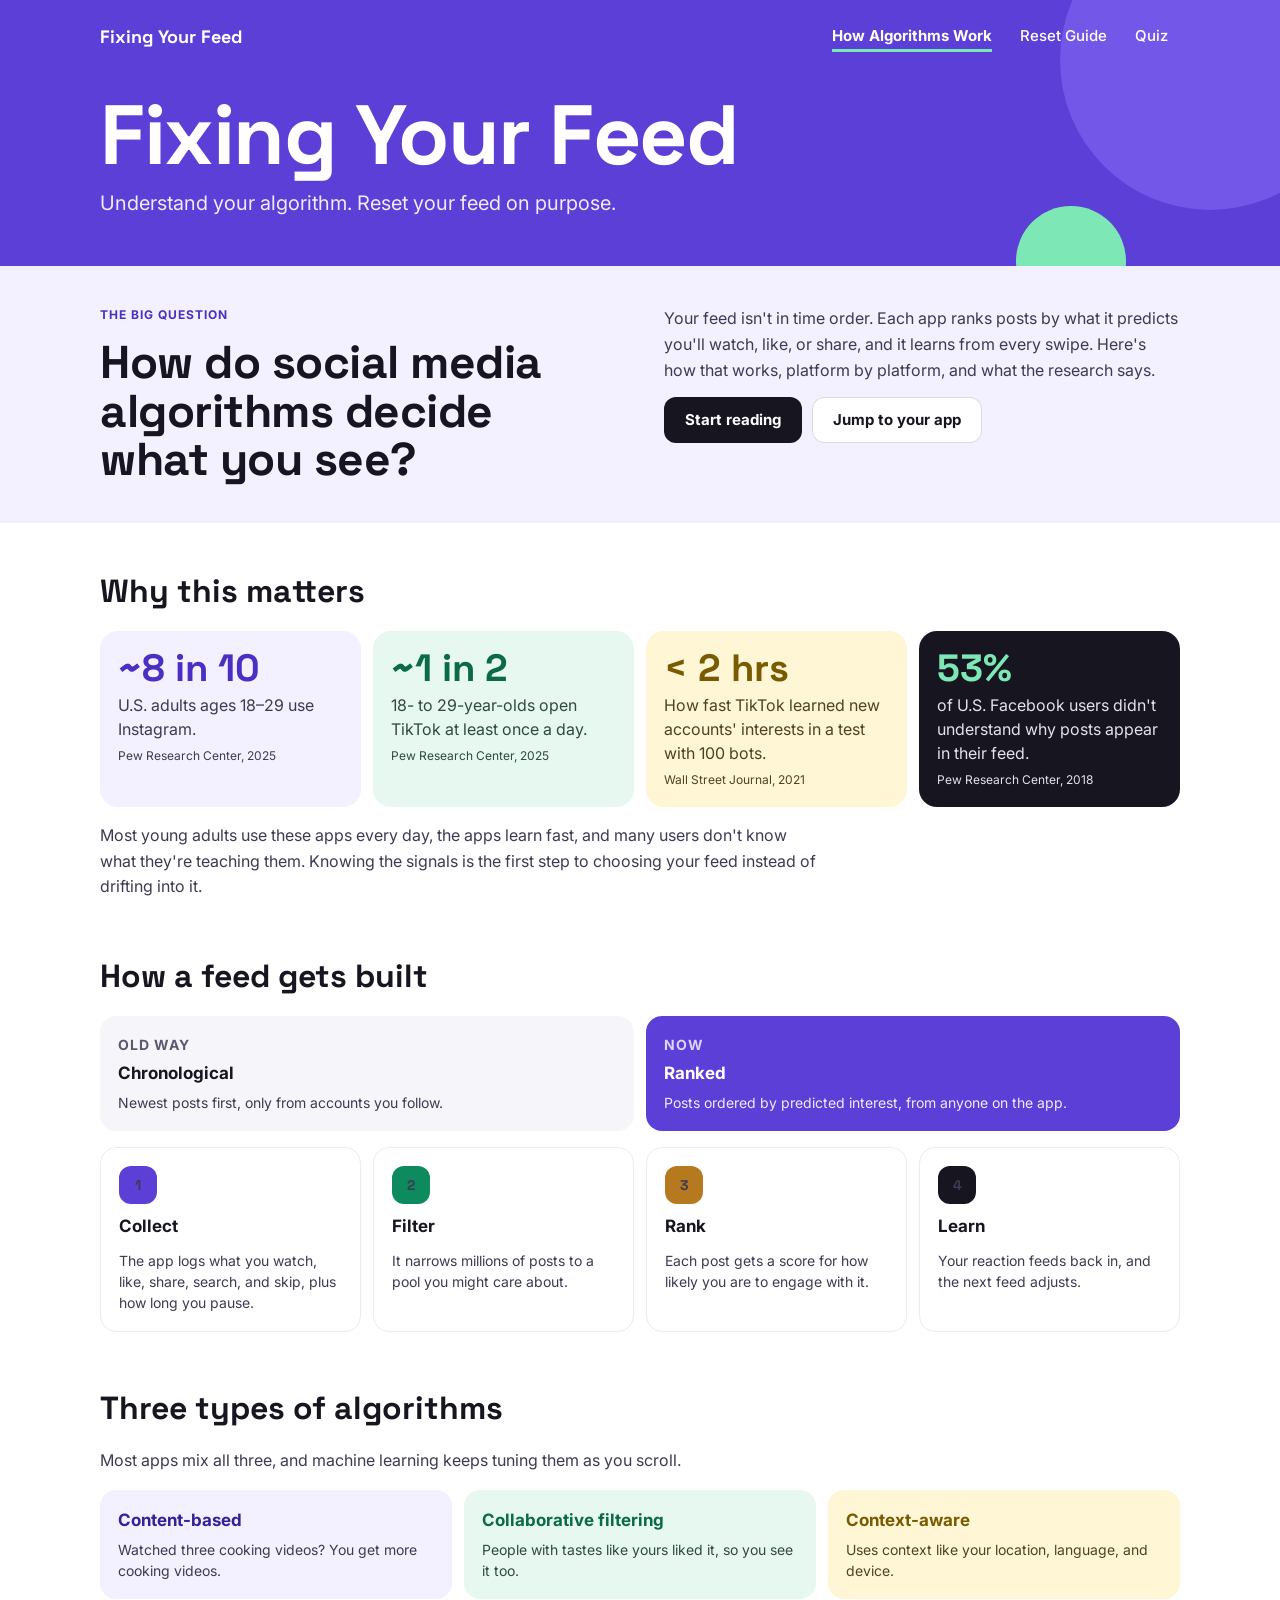
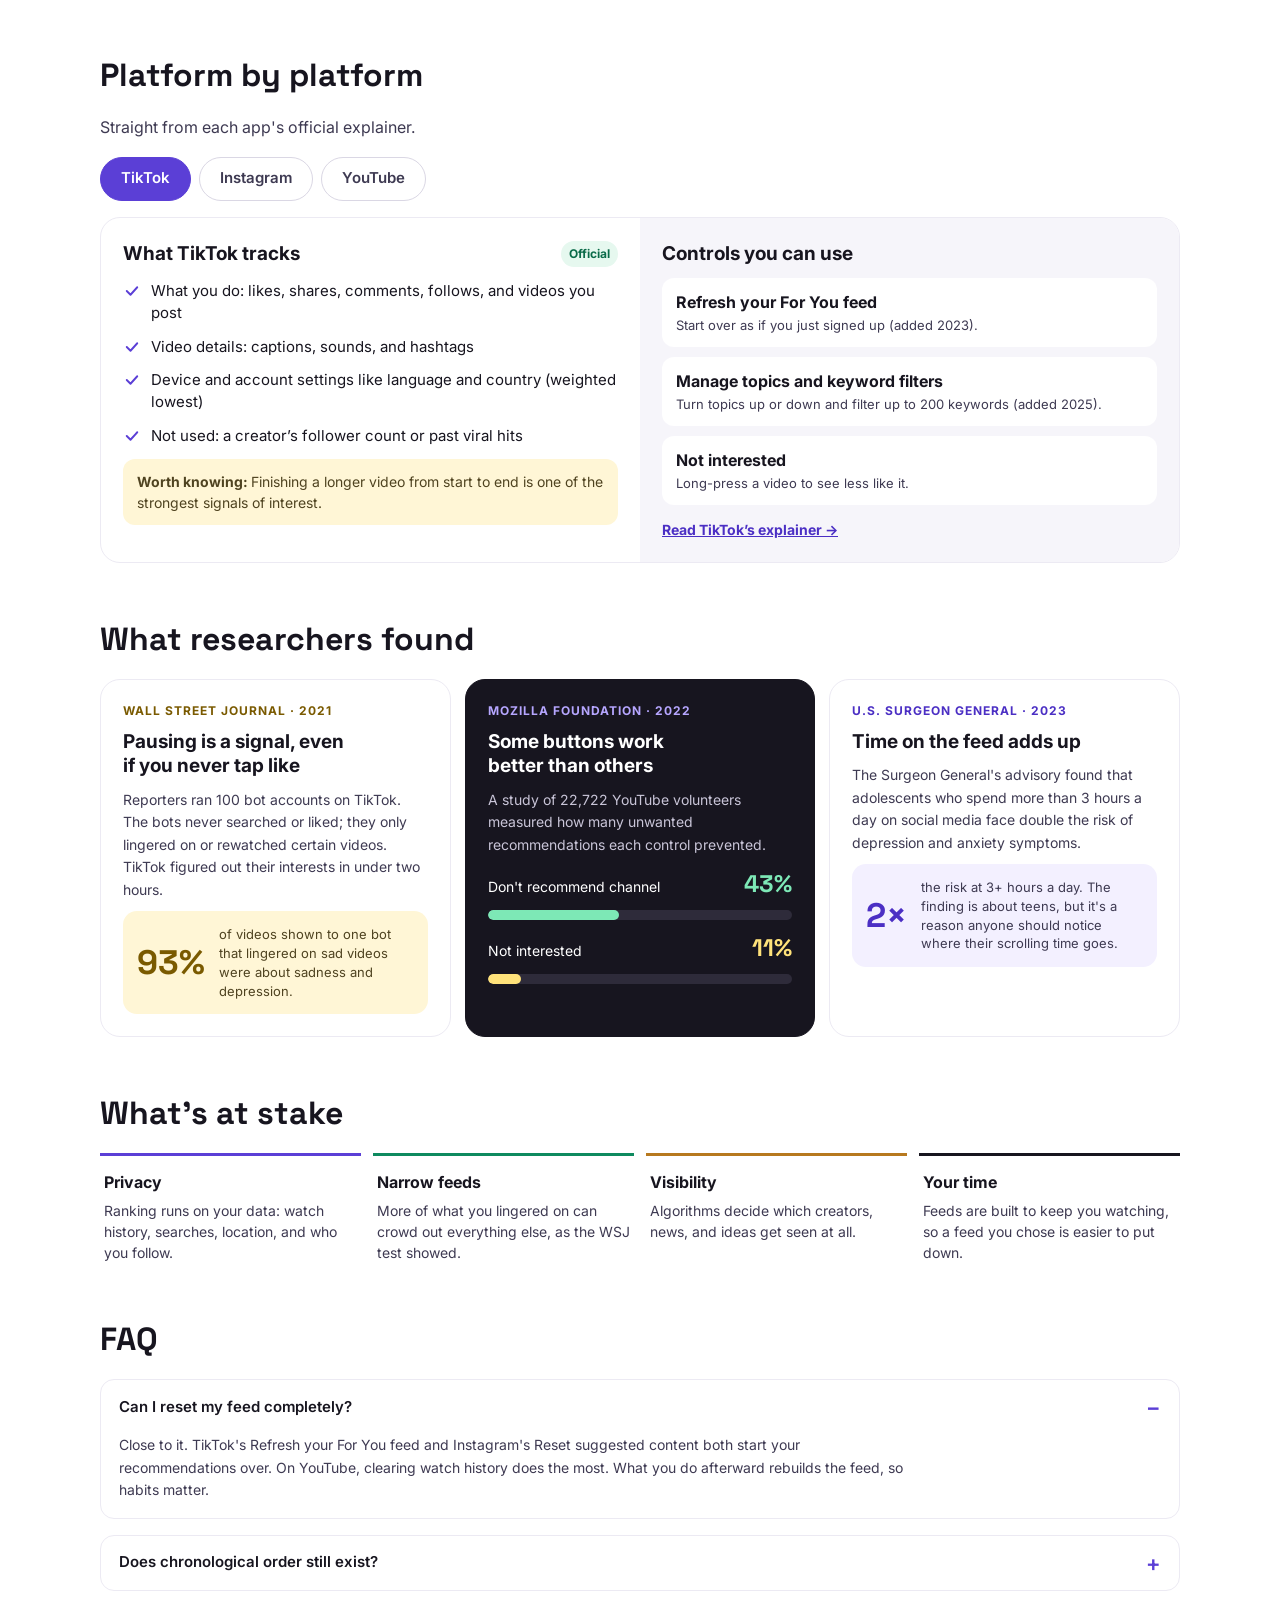
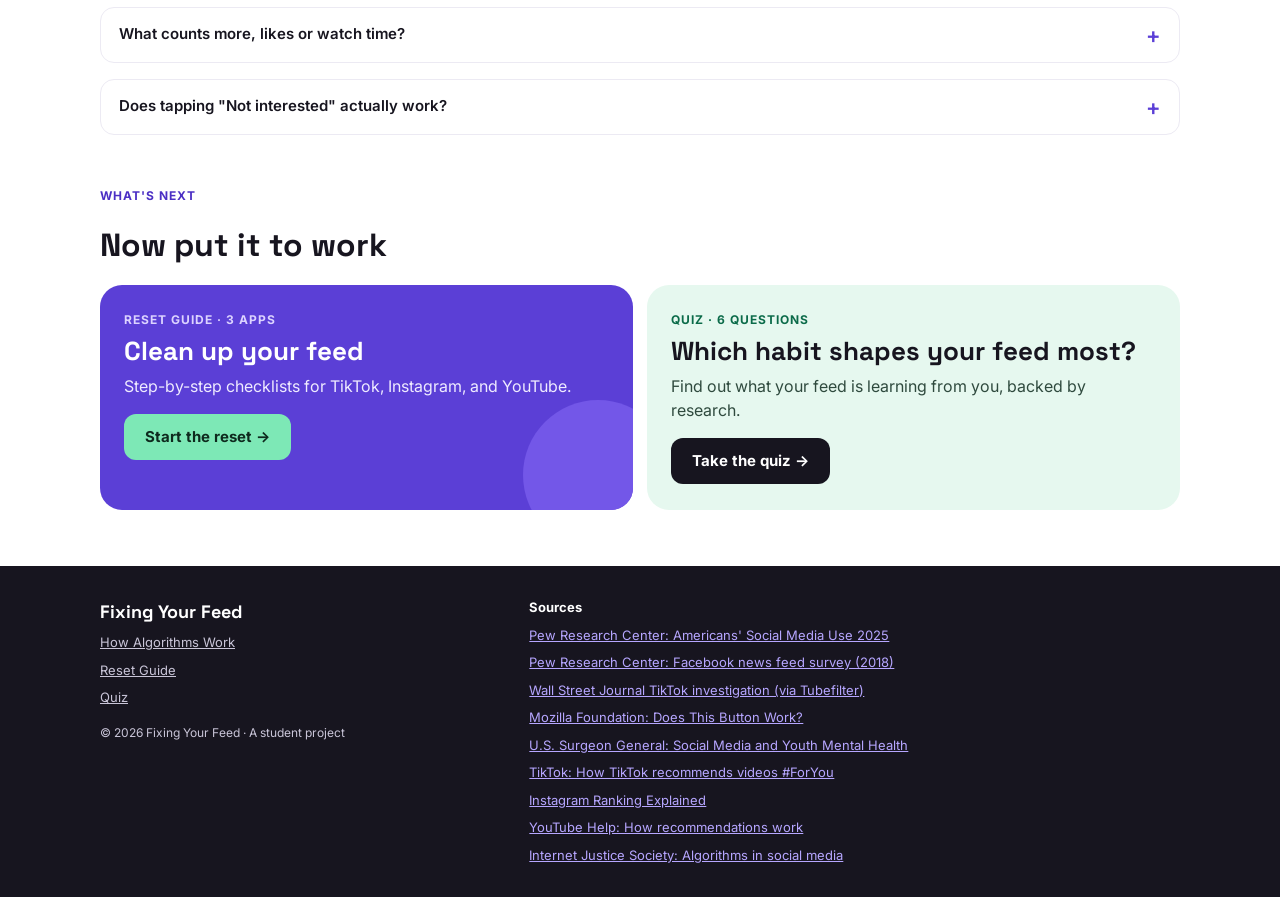
==== index.html @ 5915aae5 "Add files via upload" ====
<!doctype html>
<html lang="en">
<head>
<meta charset="utf-8">
<meta name="viewport" content="width=device-width, initial-scale=1, viewport-fit=cover">
<title>Fixing Your Feed</title>
<meta name="claude:viewport-fit-sides" content="cover">
<meta name="description" content="Learn how TikTok, Instagram, and YouTube algorithms decide what you see, then reset your feed on purpose.">
<link rel="preconnect" href="https://fonts.googleapis.com">
<link rel="preconnect" href="https://fonts.gstatic.com" crossorigin>
<link rel="stylesheet" href="https://fonts.googleapis.com/css2?family=Space+Grotesk:wght@500;700&family=Inter:wght@400;500;600;700&display=swap">
<link rel="stylesheet" href="styles.css">
</head>
<body>

<header class="site-header">
  <div class="wrap topbar">
    <a class="brand" href="index.html">Fixing Your Feed</a>
    <nav class="nav" aria-label="Main">
      <a href="index.html" aria-current="page">How Algorithms Work</a>
      <a href="reset.html">Reset Guide</a>
      <a href="quiz.html">Quiz</a>
    </nav>
  </div>
  <div class="wrap hero">
    <h1>Fixing Your Feed</h1>
    <p>Understand your algorithm. Reset your feed on purpose.</p>
  </div>
</header>

<main>
  <section class="band">
    <div class="wrap question">
      <div>
        <span class="eyebrow">The big question</span>
        <h2>How do social media algorithms decide what you see?</h2>
      </div>
      <div>
        <p class="lede">Your feed isn't in time order. Each app ranks posts by what it predicts you'll watch, like, or share, and it learns from every swipe. Here's how that works, platform by platform, and what the research says.</p>
        <div class="row">
          <a class="btn btn-dark" href="#how">Start reading</a>
          <a class="btn btn-light" href="#platforms">Jump to your app</a>
        </div>
      </div>
    </div>
  </section>

  <section class="wrap section" aria-labelledby="why">
    <h2 id="why">Why this matters</h2>
    <div class="grid">
      <div class="stat t-violet"><strong>~8 in 10</strong><span>U.S. adults ages 18–29 use Instagram.</span><span class="src">Pew Research Center, 2025</span></div>
      <div class="stat t-mint"><strong>~1 in 2</strong><span>18- to 29-year-olds open TikTok at least once a day.</span><span class="src">Pew Research Center, 2025</span></div>
      <div class="stat t-sun"><strong>&lt; 2 hrs</strong><span>How fast TikTok learned new accounts' interests in a test with 100 bots.</span><span class="src">Wall Street Journal, 2021</span></div>
      <div class="stat t-night"><strong>53%</strong><span>of U.S. Facebook users didn't understand why posts appear in their feed.</span><span class="src">Pew Research Center, 2018</span></div>
    </div>
    <p class="lede">Most young adults use these apps every day, the apps learn fast, and many users don't know what they're teaching them. Knowing the signals is the first step to choosing your feed instead of drifting into it.</p>
  </section>

  <section class="wrap section" id="how" aria-labelledby="how-h">
    <h2 id="how-h">How a feed gets built</h2>
    <div class="grid">
      <div class="tile" style="background: var(--soft)"><span class="eyebrow" style="color: var(--ink-3)">Old way</span><b>Chronological</b><span style="color: var(--ink-2)">Newest posts first, only from accounts you follow.</span></div>
      <div class="tile compare-new"><span class="eyebrow" style="color: #DCD3FF">Now</span><b>Ranked</b><span>Posts ordered by predicted interest, from anyone on the app.</span></div>
    </div>
    <ol class="grid steps">
      <li><span class="num" style="background: var(--violet)">1</span><b>Collect</b><span>The app logs what you watch, like, share, search, and skip, plus how long you pause.</span></li>
      <li><span class="num" style="background: #0E8A5F">2</span><b>Filter</b><span>It narrows millions of posts to a pool you might care about.</span></li>
      <li><span class="num" style="background: #B7791F">3</span><b>Rank</b><span>Each post gets a score for how likely you are to engage with it.</span></li>
      <li><span class="num" style="background: var(--ink)">4</span><b>Learn</b><span>Your reaction feeds back in, and the next feed adjusts.</span></li>
    </ol>
  </section>

  <section class="wrap section" aria-labelledby="types">
    <h2 id="types">Three types of algorithms</h2>
    <p class="lede">Most apps mix all three, and machine learning keeps tuning them as you scroll.</p>
    <div class="grid">
      <div class="tile t-violet"><b style="color: #36209A">Content-based</b><span>Watched three cooking videos? You get more cooking videos.</span></div>
      <div class="tile t-mint"><b style="color: var(--mint-ink)">Collaborative filtering</b><span>People with tastes like yours liked it, so you see it too.</span></div>
      <div class="tile t-sun"><b style="color: var(--sun-ink)">Context-aware</b><span>Uses context like your location, language, and device.</span></div>
    </div>
  </section>

  <section class="wrap section" id="platforms" aria-labelledby="plat-h">
    <h2 id="plat-h">Platform by platform</h2>
    <p class="lede">Straight from each app's official explainer.</p>
    <div class="tabs" role="tablist" aria-label="Choose a platform">
      <button class="tab" role="tab" id="tab-tiktok" data-platform="tiktok" aria-selected="true" aria-controls="platform-panel">TikTok</button>
      <button class="tab" role="tab" id="tab-instagram" data-platform="instagram" aria-selected="false" aria-controls="platform-panel">Instagram</button>
      <button class="tab" role="tab" id="tab-youtube" data-platform="youtube" aria-selected="false" aria-controls="platform-panel">YouTube</button>
    </div>
    <div class="platform" id="platform-panel" role="tabpanel" aria-labelledby="tab-tiktok"></div>
  </section>

  <section class="wrap section" aria-labelledby="res-h">
    <h2 id="res-h">What researchers found</h2>
    <div class="grid wide">
      <article class="card">
        <span class="eyebrow" style="color: var(--sun-ink)">Wall Street Journal · 2021</span>
        <h3>Pausing is a signal, even if you never tap like</h3>
        <p>Reporters ran 100 bot accounts on TikTok. The bots never searched or liked; they only lingered on or rewatched certain videos. TikTok figured out their interests in under two hours.</p>
        <div class="callout t-sun"><strong>93%</strong><span>of videos shown to one bot that lingered on sad videos were about sadness and depression.</span></div>
      </article>
      <article class="card dark">
        <span class="eyebrow" style="color: var(--link-dark)">Mozilla Foundation · 2022</span>
        <h3>Some buttons work better than others</h3>
        <p>A study of 22,722 YouTube volunteers measured how many unwanted recommendations each control prevented.</p>
        <div class="bar-row"><div class="lab"><span>Don't recommend channel</span><strong style="color: var(--mint)">43%</strong></div><div class="bar"><i style="width: 43%; background: var(--mint)"></i></div></div>
        <div class="bar-row"><div class="lab"><span>Not interested</span><strong style="color: #FFE27A">11%</strong></div><div class="bar"><i style="width: 11%; background: #FFE27A"></i></div></div>
      </article>
      <article class="card">
        <span class="eyebrow" style="color: var(--violet-ink)">U.S. Surgeon General · 2023</span>
        <h3>Time on the feed adds up</h3>
        <p>The Surgeon General's advisory found that adolescents who spend more than 3 hours a day on social media face double the risk of depression and anxiety symptoms.</p>
        <div class="callout t-violet"><strong>2×</strong><span>the risk at 3+ hours a day. The finding is about teens, but it's a reason anyone should notice where their scrolling time goes.</span></div>
      </article>
    </div>
  </section>

  <section class="wrap section" aria-labelledby="stake-h">
    <h2 id="stake-h">What's at stake</h2>
    <div class="grid">
      <div class="stake"><b>Privacy</b><span>Ranking runs on your data: watch history, searches, location, and who you follow.</span></div>
      <div class="stake" style="border-color: #0E8A5F"><b>Narrow feeds</b><span>More of what you lingered on can crowd out everything else, as the WSJ test showed.</span></div>
      <div class="stake" style="border-color: #B7791F"><b>Visibility</b><span>Algorithms decide which creators, news, and ideas get seen at all.</span></div>
      <div class="stake" style="border-color: var(--ink)"><b>Your time</b><span>Feeds are built to keep you watching, so a feed you chose is easier to put down.</span></div>
    </div>
  </section>

  <section class="wrap section faq" aria-labelledby="faq-h">
    <h2 id="faq-h">FAQ</h2>
    <details open><summary>Can I reset my feed completely?</summary><p>Close to it. TikTok's Refresh your For You feed and Instagram's Reset suggested content both start your recommendations over. On YouTube, clearing watch history does the most. What you do afterward rebuilds the feed, so habits matter.</p></details>
    <details><summary>Does chronological order still exist?</summary><p>Sometimes. Instagram lets you switch Feed to only Following or Favorites, shown newest first.</p></details>
    <details><summary>What counts more, likes or watch time?</summary><p>Watch time is a big one. TikTok says finishing a longer video is a strong interest signal, and the WSJ's bots shaped their feeds without liking anything.</p></details>
    <details><summary>Does tapping "Not interested" actually work?</summary><p>A little. Mozilla found it stopped only 11% of unwanted YouTube recommendations, while Don't recommend channel stopped 43%. Blocking a source beats flagging single posts.</p></details>
  </section>

  <section class="wrap section" aria-labelledby="next-h">
    <span class="eyebrow" style="color: var(--violet-ink)">What's next</span>
    <h2 id="next-h">Now put it to work</h2>
    <div class="grid wide">
      <a class="next violet" href="reset.html">
        <span class="eyebrow">Reset guide · 3 apps</span>
        <strong class="title">Clean up your feed</strong>
        <span>Step-by-step checklists for TikTok, Instagram, and YouTube.</span>
        <span class="btn btn-mint">Start the reset →</span>
      </a>
      <a class="next mint" href="quiz.html">
        <span class="eyebrow">Quiz · 6 questions</span>
        <strong class="title">Which habit shapes your feed most?</strong>
        <span>Find out what your feed is learning from you, backed by research.</span>
        <span class="btn btn-dark">Take the quiz →</span>
      </a>
    </div>
  </section>
</main>

<footer class="site-footer">
  <div class="wrap">
    <div class="col">
      <b class="fbrand">Fixing Your Feed</b>
      <a href="index.html">How Algorithms Work</a>
      <a href="reset.html">Reset Guide</a>
      <a href="quiz.html">Quiz</a>
      <span style="margin-top: 8px; font-size: 12px">© 2026 Fixing Your Feed · A student project</span>
    </div>
    <div class="col">
      <b>Sources</b>
      <a class="src" href="https://www.pewresearch.org/internet/2025/11/20/americans-social-media-use-2025/">Pew Research Center: Americans' Social Media Use 2025</a>
      <a class="src" href="https://www.pewresearch.org/short-reads/2018/09/05/many-facebook-users-dont-understand-how-the-sites-news-feed-works/">Pew Research Center: Facebook news feed survey (2018)</a>
      <a class="src" href="https://tubefilter.com/2021/07/21/tiktok-recommendation-algorithm-wall-street-journal-guillaume-chaslot/">Wall Street Journal TikTok investigation (via Tubefilter)</a>
      <a class="src" href="https://www.mozillafoundation.org/blog/mozilla-investigation-youtubes-dislike-button-other-user-controls-largely-fail-to-stop-unwanted-recommendations/">Mozilla Foundation: Does This Button Work?</a>
      <a class="src" href="https://www.hhs.gov/surgeongeneral/reports-and-publications/youth-mental-health/social-media">U.S. Surgeon General: Social Media and Youth Mental Health</a>
      <a class="src" href="https://newsroom.tiktok.com/en-us/how-tiktok-recommends-videos-for-you/">TikTok: How TikTok recommends videos #ForYou</a>
      <a class="src" href="https://about.instagram.com/blog/announcements/instagram-ranking-explained">Instagram Ranking Explained</a>
      <a class="src" href="https://support.google.com/youtube/answer/16089387">YouTube Help: How recommendations work</a>
      <a class="src" href="https://www.internetjustsociety.org/algorithms-in-social-media-platforms">Internet Justice Society: Algorithms in social media</a>
    </div>
  </div>
</footer>

<script src="app.js"></script>
</body>
</html>
---- styles.css ----
/* Fixing Your Feed: violet hero bands, white reading area, mint/yellow evidence tiles. Single light theme by choice. */
:root {
  --violet: #5B3FD6;
  --violet-2: #7357E8;
  --violet-ink: #4B2FC4;
  --violet-tint: #F3F0FF;
  --violet-line: #CFC6F5;
  --mint: #7DE8B6;
  --mint-tint: #E6F8EF;
  --mint-ink: #0B6B49;
  --mint-body: #2F4A3E;
  --sun-tint: #FFF6D6;
  --sun-ink: #7A5A00;
  --sun-body: #4F4320;
  --ink: #17151F;
  --ink-2: #3E3A52;
  --ink-3: #5C5870;
  --line: #ECEAF3;
  --line-2: #DAD7E4;
  --soft: #F6F5FA;
  --white: #FFFFFF;
  --night-2: #2E2B3A;
  --on-dark: #E4E2EC;
  --on-dark-2: #C9C5D8;
  --link-dark: #B6A6FF;
  --display: 'Space Grotesk', 'Arial Narrow', Arial, sans-serif;
  --body: Inter, system-ui, -apple-system, 'Segoe UI', Arial, sans-serif;
  color-scheme: light;
}
* { box-sizing: border-box; }
[hidden] { display: none !important; }
img { max-width: 100%; }
html { scroll-behavior: smooth; }
@media (prefers-reduced-motion: reduce) { html { scroll-behavior: auto; } }
body { margin: 0; background: var(--white); color: var(--ink); font-family: var(--body); font-size: 16px; line-height: 1.5; display: flex; flex-direction: column; min-height: 100vh; }
a { color: var(--violet-ink); }
a:hover { color: #36209A; }
:focus-visible { outline: 3px solid var(--mint); outline-offset: 2px; border-radius: 6px; }
h1, h2, h3 { font-family: var(--display); text-wrap: balance; margin: 0; }
p { margin: 0; }

.wrap { max-width: 1120px; width: 100%; margin: 0 auto; padding-left: max(20px, env(safe-area-inset-left, 0px)); padding-right: max(20px, env(safe-area-inset-right, 0px)); }

/* Header */
.site-header { background: var(--violet); color: var(--white); position: relative; overflow: hidden; }
.site-header::before, .site-header::after { content: ""; position: absolute; border-radius: 50%; pointer-events: none; }
.site-header::before { right: -80px; top: -90px; width: 300px; height: 300px; background: var(--violet-2); }
.site-header::after { right: 12%; bottom: -50px; width: 110px; height: 110px; background: var(--mint); }
.topbar { position: relative; z-index: 1; display: flex; flex-wrap: wrap; justify-content: space-between; align-items: center; gap: 4px 24px; padding-block: 14px 0; }
.brand { color: var(--white); text-decoration: none; font-family: var(--display); font-weight: 700; font-size: 18px; min-height: 44px; display: flex; align-items: center; }
.brand:hover { color: var(--white); }
.nav { display: flex; flex-wrap: wrap; gap: 4px; margin-left: -12px; }
.nav a { display: flex; align-items: center; min-height: 44px; padding: 0 12px; color: var(--white); font-weight: 500; font-size: 15px; text-decoration: none; }
.nav a:hover { color: var(--white); text-decoration: underline; text-underline-offset: 8px; }
.nav a[aria-current="page"] { font-weight: 700; text-decoration: underline; text-decoration-color: var(--mint); text-decoration-thickness: 3px; text-underline-offset: 8px; }
.hero { position: relative; z-index: 1; display: flex; flex-direction: column; gap: 12px; padding-block: 36px 48px; }
.hero h1 { font-size: clamp(40px, 7.5vw, 84px); line-height: 0.98; letter-spacing: -1.5px; max-width: 820px; }
.hero.small h1 { font-size: clamp(34px, 5.6vw, 60px); letter-spacing: -1px; }
.hero p { font-size: clamp(16px, 2vw, 20px); color: #EFEBFF; max-width: 600px; }
.eyebrow { font-size: 12px; font-weight: 700; letter-spacing: 1px; text-transform: uppercase; }
.hero .eyebrow { color: #DCD3FF; }

/* Sections */
main { display: flex; flex-direction: column; }
.section { padding-block: 44px 8px; display: flex; flex-direction: column; gap: 16px; }
.section:last-child { padding-bottom: 56px; }
.section h2 { font-size: clamp(24px, 3vw, 32px); }
.lede { font-size: 16px; line-height: 1.6; color: var(--ink-2); max-width: 720px; }
.band { background: var(--violet-tint); }
.question { display: flex; flex-wrap: wrap; gap: 20px 48px; align-items: flex-start; padding-block: 40px; }
.question > * { flex: 1 1 360px; min-width: 0; display: flex; flex-direction: column; gap: 14px; }
.question h2 { font-size: clamp(30px, 4.4vw, 46px); line-height: 1.05; letter-spacing: -0.5px; }
.question .eyebrow { color: var(--violet-ink); }

.grid { display: grid; gap: 12px; grid-template-columns: repeat(auto-fit, minmax(min(100%, 240px), 1fr)); }
.grid.wide { grid-template-columns: repeat(auto-fit, minmax(min(100%, 300px), 1fr)); gap: 14px; }

.btn { display: inline-flex; align-items: center; justify-content: center; min-height: 46px; padding: 0 20px; border-radius: 12px; font: inherit; font-size: 15px; font-weight: 700; text-decoration: none; cursor: pointer; border: 1px solid transparent; }
.btn-dark { background: var(--ink); color: var(--white); }
.btn-dark:hover { color: var(--white); background: #2B2838; }
.btn-light { background: var(--white); color: var(--ink); border-color: var(--line-2); }
.btn-mint { background: var(--mint); color: #0E2A1E; }
.row { display: flex; flex-wrap: wrap; gap: 10px; }

/* Stat tiles */
.stat { border-radius: 18px; padding: 18px; display: flex; flex-direction: column; gap: 6px; }
.stat strong { font-family: var(--display); font-size: 38px; line-height: 1; }
.stat .src { font-size: 12px; }
.t-violet { background: var(--violet-tint); color: var(--ink-2); }
.t-violet strong { color: var(--violet-ink); }
.t-mint { background: var(--mint-tint); color: var(--mint-body); }
.t-mint strong { color: var(--mint-ink); }
.t-sun { background: var(--sun-tint); color: var(--sun-body); }
.t-sun strong { color: var(--sun-ink); }
.t-night { background: var(--ink); color: var(--on-dark); }
.t-night strong { color: var(--mint); }

/* Cards */
.card { border: 1px solid var(--line); border-radius: 20px; padding: 22px; display: flex; flex-direction: column; gap: 10px; min-width: 0; }
.card h3 { font-family: var(--body); font-size: 19px; line-height: 1.3; }
.card p { font-size: 14px; line-height: 1.6; color: var(--ink-2); }
.card.dark { background: var(--ink); border-color: var(--ink); color: var(--white); }
.card.dark p { color: var(--on-dark-2); }
.callout { border-radius: 14px; padding: 14px; display: flex; gap: 14px; align-items: center; font-size: 13px; line-height: 1.45; }
.callout strong { font-family: var(--display); font-size: 34px; line-height: 1; flex-shrink: 0; }
.tile { border-radius: 16px; padding: 18px; display: flex; flex-direction: column; gap: 6px; }
.tile b { font-size: 17px; }
.tile span { font-size: 14px; line-height: 1.5; }

.compare-new { background: var(--violet); color: var(--white); }
.compare-new span { color: #EFEBFF; }
.steps { list-style: none; margin: 0; padding: 0; }
.steps li { border: 1px solid var(--line); border-radius: 16px; padding: 18px; display: flex; flex-direction: column; gap: 10px; }
.num { width: 38px; height: 38px; border-radius: 12px; display: flex; align-items: center; justify-content: center; color: var(--white); font-family: var(--display); font-weight: 700; }
.steps b { font-size: 17px; }
.steps span { font-size: 14px; line-height: 1.5; color: var(--ink-2); }

.stake { border-top: 3px solid var(--violet); padding: 14px 4px 0; display: flex; flex-direction: column; gap: 6px; }
.stake span { font-size: 14px; color: var(--ink-2); line-height: 1.5; }

/* Bars */
.bar { height: 10px; background: var(--night-2); border-radius: 5px; overflow: hidden; }
.bar > i { display: block; height: 100%; border-radius: 5px; }
.bar.light { background: var(--violet-tint); height: 12px; border-radius: 6px; }
.bar-row { display: flex; flex-direction: column; gap: 8px; }
.bar-row .lab { display: flex; justify-content: space-between; align-items: baseline; gap: 10px; font-size: 14px; }
.bar-row .lab strong { font-family: var(--display); font-size: 24px; }

/* Tabs */
.tabs { display: flex; flex-wrap: wrap; gap: 8px; }
.tab { min-height: 44px; padding: 0 20px; border-radius: 999px; font: inherit; font-size: 15px; font-weight: 600; cursor: pointer; border: 1px solid var(--line-2); background: var(--white); color: var(--ink-2); }
.tab[aria-selected="true"] { border-color: var(--violet); background: var(--violet); color: var(--white); }
.platform { border: 1px solid var(--line); border-radius: 20px; overflow: hidden; display: flex; flex-wrap: wrap; }
.platform > div { flex: 1 1 340px; min-width: 0; padding: 22px; display: flex; flex-direction: column; gap: 12px; }
.platform .controls { background: var(--soft); gap: 10px; }
.platform h3 { font-family: var(--body); font-size: 19px; }
.official { font-size: 12px; font-weight: 700; color: var(--mint-ink); background: var(--mint-tint); padding: 4px 8px; border-radius: 999px; }
.check { display: flex; gap: 10px; align-items: flex-start; font-size: 15px; line-height: 1.45; }
.check svg { flex-shrink: 0; margin-top: 2px; }
.note { background: var(--sun-tint); border-radius: 12px; padding: 12px 14px; font-size: 14px; line-height: 1.5; color: var(--sun-body); }
.ctrl { background: var(--white); border-radius: 12px; padding: 12px 14px; display: flex; flex-direction: column; gap: 2px; }
.ctrl span { font-size: 13px; color: var(--ink-2); line-height: 1.45; }

/* FAQ */
.faq details { border: 1px solid var(--line); border-radius: 14px; }
.faq summary { list-style: none; cursor: pointer; min-height: 54px; display: flex; justify-content: space-between; align-items: center; gap: 10px; padding: 12px 18px; font-weight: 600; font-size: 15px; }
.faq summary::-webkit-details-marker { display: none; }
.faq summary::after { content: "+"; font-size: 22px; color: var(--violet); line-height: 1; }
.faq details[open] summary::after { content: "\2212"; }
.faq details p { padding: 0 18px 16px; font-size: 14px; line-height: 1.6; color: var(--ink-2); max-width: 820px; }

/* Next cards */
.next { position: relative; overflow: hidden; text-decoration: none; border-radius: 22px; padding: 26px 24px; display: flex; flex-direction: column; gap: 8px; }
.next strong.title { font-family: var(--display); font-size: 26px; line-height: 1.15; }
.next .btn { margin-top: 8px; align-self: flex-start; }
.next.violet { background: var(--violet); color: var(--white); }
.next.violet:hover { color: var(--white); }
.next.violet::after { content: ""; position: absolute; right: -40px; bottom: -40px; width: 150px; height: 150px; border-radius: 50%; background: var(--violet-2); }
.next.violet > * { position: relative; z-index: 1; }
.next.violet .eyebrow { color: #DCD3FF; }
.next.violet span { color: #EFEBFF; }
.next.mint { background: var(--mint-tint); color: var(--ink); }
.next.mint:hover { color: var(--ink); }
.next.mint .eyebrow { color: var(--mint-ink); }
.next.mint span { color: var(--mint-body); }
.next span.btn-dark { color: var(--white); }
.next span.btn-mint { color: #0E2A1E; }

/* Reset guide */
.app-tabs { display: grid; grid-template-columns: repeat(3, minmax(0, 1fr)); gap: 8px; max-width: 560px; }
.app-tab { min-height: 58px; padding: 8px 10px; border-radius: 14px; font: inherit; font-size: 15px; font-weight: 700; cursor: pointer; display: flex; flex-direction: column; align-items: center; justify-content: center; gap: 2px; border: 1px solid var(--line-2); background: var(--white); color: var(--ink-2); }
.app-tab small { font-size: 12px; font-weight: 500; opacity: 0.85; }
.app-tab[aria-selected="true"] { border-color: var(--violet); background: var(--violet); color: var(--white); }
.guide { display: flex; flex-wrap: wrap; gap: 24px; align-items: flex-start; }
.guide aside { flex: 1 1 280px; min-width: 0; display: flex; flex-direction: column; gap: 14px; }
.progress { background: var(--violet-tint); border-radius: 20px; padding: 22px; display: flex; flex-direction: column; gap: 12px; }
.progress h2 { font-size: 22px; }
.progress .bar.light { background: var(--white); }
.progress .bar.light > i { background: var(--violet); transition: width 0.25s; }
.done-msg { background: var(--mint-tint); border-radius: 12px; padding: 12px; font-size: 14px; line-height: 1.45; color: var(--mint-ink); }
.small { font-size: 12px; color: var(--ink-3); line-height: 1.45; }
.checklist { flex: 3 1 480px; min-width: 0; list-style: none; margin: 0; padding: 0; display: flex; flex-direction: column; gap: 12px; }
.item { border: 1px solid var(--line); background: var(--white); border-radius: 18px; padding: 18px; display: flex; flex-direction: column; gap: 12px; }
.item.is-done { border-color: #BDEBD3; background: #F4FBF7; }
.item label { display: flex; gap: 14px; align-items: flex-start; cursor: pointer; }
.item input { width: 24px; height: 24px; margin: 2px 0 0; flex-shrink: 0; accent-color: var(--violet); }
.item .head { display: flex; flex-wrap: wrap; align-items: center; gap: 8px; }
.item .head b { font-size: 17px; line-height: 1.35; }
.item.is-done .head b { color: var(--ink-3); text-decoration: line-through; }
.item .how { font-size: 14px; line-height: 1.5; color: var(--ink-2); }
.badge { font-size: 11px; font-weight: 700; letter-spacing: 0.5px; color: var(--sun-ink); background: var(--sun-tint); padding: 3px 8px; border-radius: 999px; }
.why { margin-left: 38px; background: var(--soft); border-radius: 12px; padding: 10px 12px; font-size: 13px; line-height: 1.5; color: var(--ink-2); }
.why cite { font-style: normal; color: var(--violet-ink); font-weight: 600; }
@media (max-width: 480px) { .why { margin-left: 0; } }

/* Quiz */
.quiz-box { max-width: 760px; width: 100%; margin: 0 auto; display: flex; flex-direction: column; gap: 18px; }
.quiz-meta { display: flex; justify-content: space-between; gap: 10px; font-size: 14px; color: var(--ink-2); }
.quiz-meta b { color: var(--violet-ink); font-weight: 600; }
.bar.light > i.violet { background: var(--violet); }
fieldset.q { border: 1px solid var(--line); border-radius: 22px; padding: 26px; margin: 0; display: flex; flex-direction: column; gap: 12px; min-width: 0; }
fieldset.q legend { float: left; width: 100%; padding: 0; margin-bottom: 8px; font-family: var(--display); font-size: clamp(22px, 3vw, 28px); line-height: 1.2; }
.opt { min-height: 56px; width: 100%; display: flex; align-items: center; padding: 12px 18px; border-radius: 14px; font: inherit; font-size: 16px; font-weight: 700; text-align: left; cursor: pointer; border: 1px solid var(--line-2); background: var(--white); color: var(--ink); }
.opt:hover { border-color: var(--violet); }
.opt[aria-pressed="true"] { border: 2px solid var(--violet); background: var(--violet-tint); }
.split { display: flex; flex-wrap: wrap; gap: 20px; align-items: stretch; }
.split > * { min-width: 0; }
.intro-main { flex: 2 1 360px; background: var(--violet-tint); border-radius: 22px; padding: 28px; display: flex; flex-direction: column; gap: 14px; }
.intro-main h2 { font-size: 26px; line-height: 1.15; }
.intro-side { flex: 1 1 260px; }
.top-card { flex: 3 1 420px; background: var(--ink); color: var(--white); border-radius: 24px; padding: 28px; display: flex; flex-direction: column; gap: 12px; }
.top-card .eyebrow { color: var(--mint); }
.top-card h2 { font-size: clamp(28px, 4vw, 40px); line-height: 1.05; }
.top-card p { color: var(--on-dark); font-size: 15px; line-height: 1.6; }
.top-card .ev { background: var(--night-2); border-radius: 14px; padding: 14px; font-size: 14px; line-height: 1.55; color: var(--on-dark); }
.top-card .ev b { color: #FFE27A; }
.top-card .ev cite { font-style: normal; color: var(--link-dark); }
.fix-card { flex: 2 1 280px; background: var(--mint-tint); border-radius: 24px; padding: 28px; display: flex; flex-direction: column; gap: 12px; }
.fix-card .eyebrow { color: var(--mint-ink); }
.fix-card h3 { font-size: 22px; line-height: 1.2; }
.fix-card p { font-size: 14px; line-height: 1.6; color: var(--mint-body); }
.fix-card .btn { margin-top: auto; align-self: flex-start; }
.ranked { display: flex; flex-direction: column; gap: 16px; }
.rank-row { display: flex; flex-direction: column; gap: 6px; }
.rank-row .lab { display: flex; justify-content: space-between; gap: 10px; font-size: 15px; font-weight: 600; }
.rank-row .lvl { font-size: 13px; font-weight: 700; white-space: nowrap; }
.rank-row p { font-size: 13px; line-height: 1.5; color: var(--ink-2); }
.rank-row cite { font-style: normal; color: var(--violet-ink); font-weight: 600; }
.lvl-high { color: var(--violet-ink); } .lvl-med { color: var(--mint-ink); } .lvl-low { color: var(--ink-3); }

/* Footer */
.site-footer { flex-grow: 1; background: var(--ink); color: var(--on-dark-2); font-size: 13px; }
.site-footer .wrap { display: flex; flex-wrap: wrap; gap: 28px 64px; padding-block: 32px; }
.site-footer .col { display: flex; flex-direction: column; gap: 8px; min-width: 0; }
.site-footer .col:first-child { flex: 1 1 200px; }
.site-footer .col:last-child { flex: 2 1 320px; }
.site-footer b { color: var(--white); }
.site-footer .fbrand { font-family: var(--display); font-size: 18px; }
.site-footer a { color: var(--on-dark-2); }
.site-footer a.src { color: var(--link-dark); }
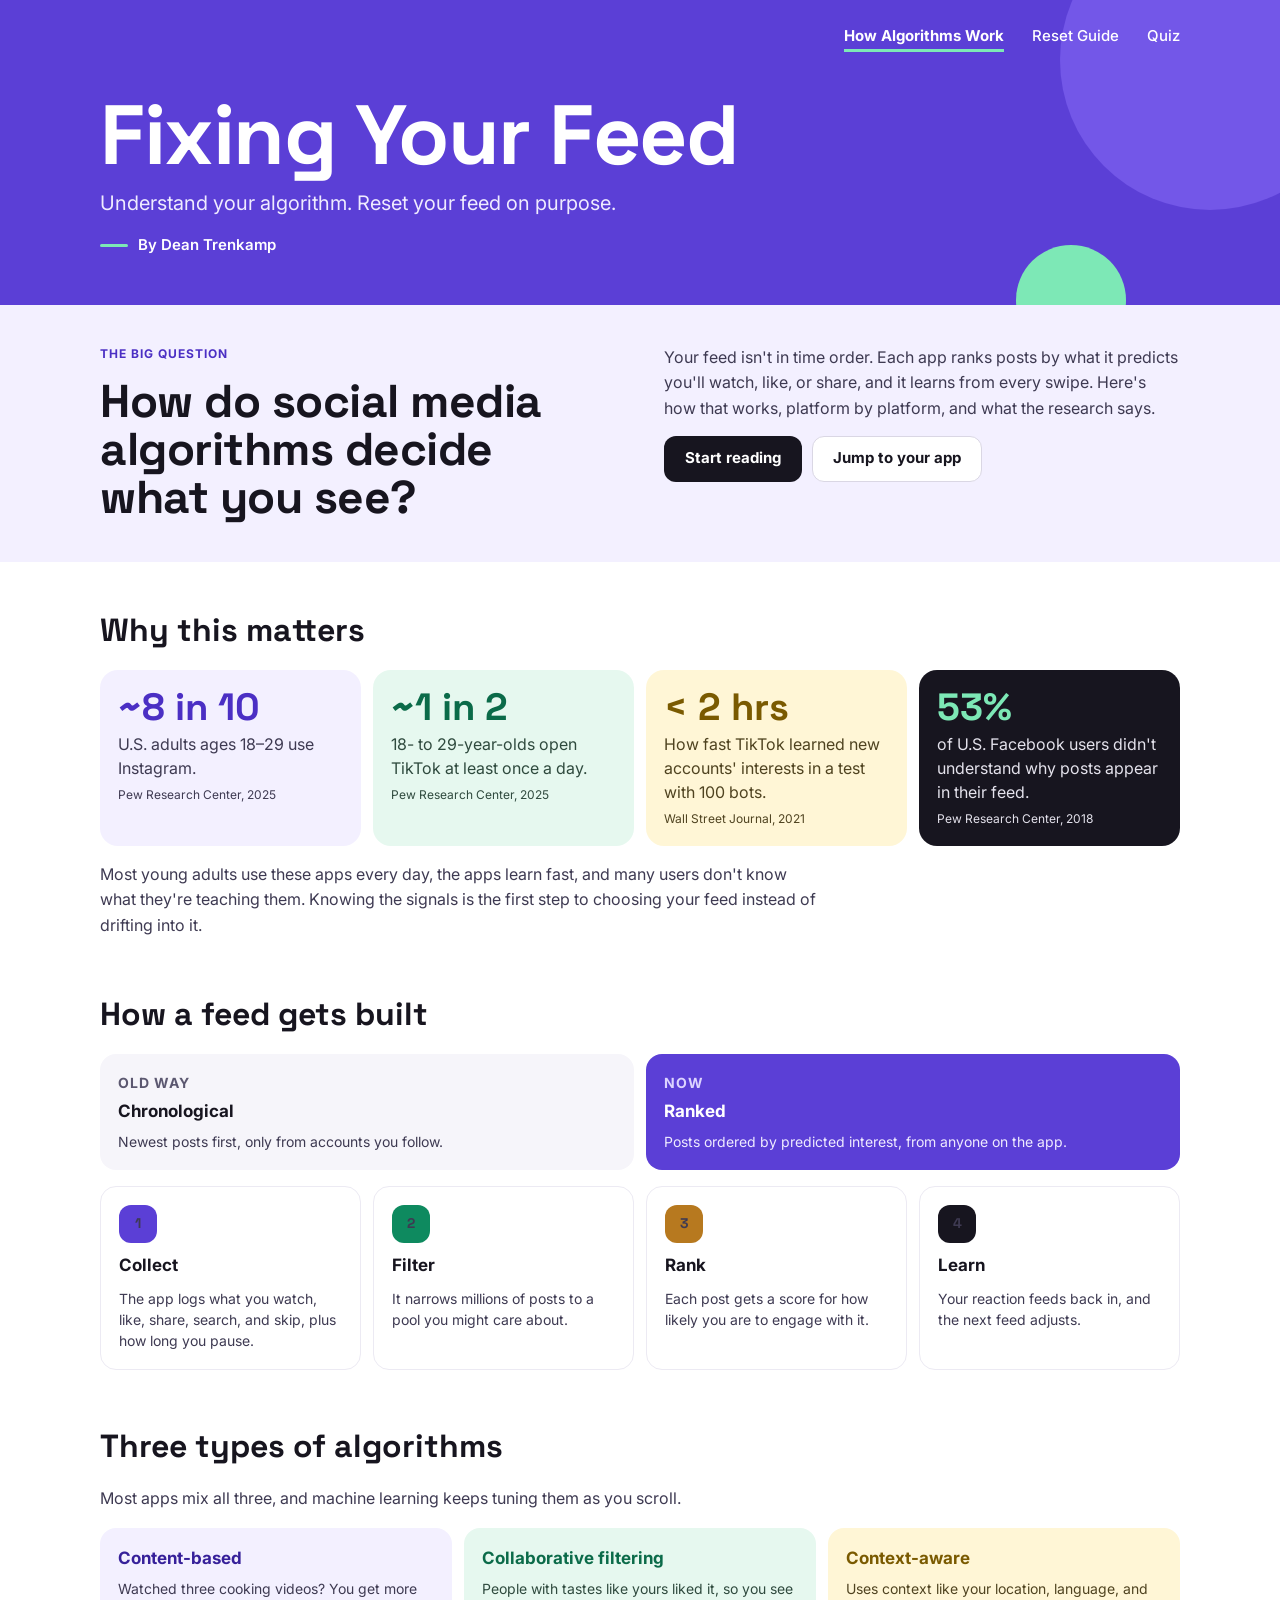
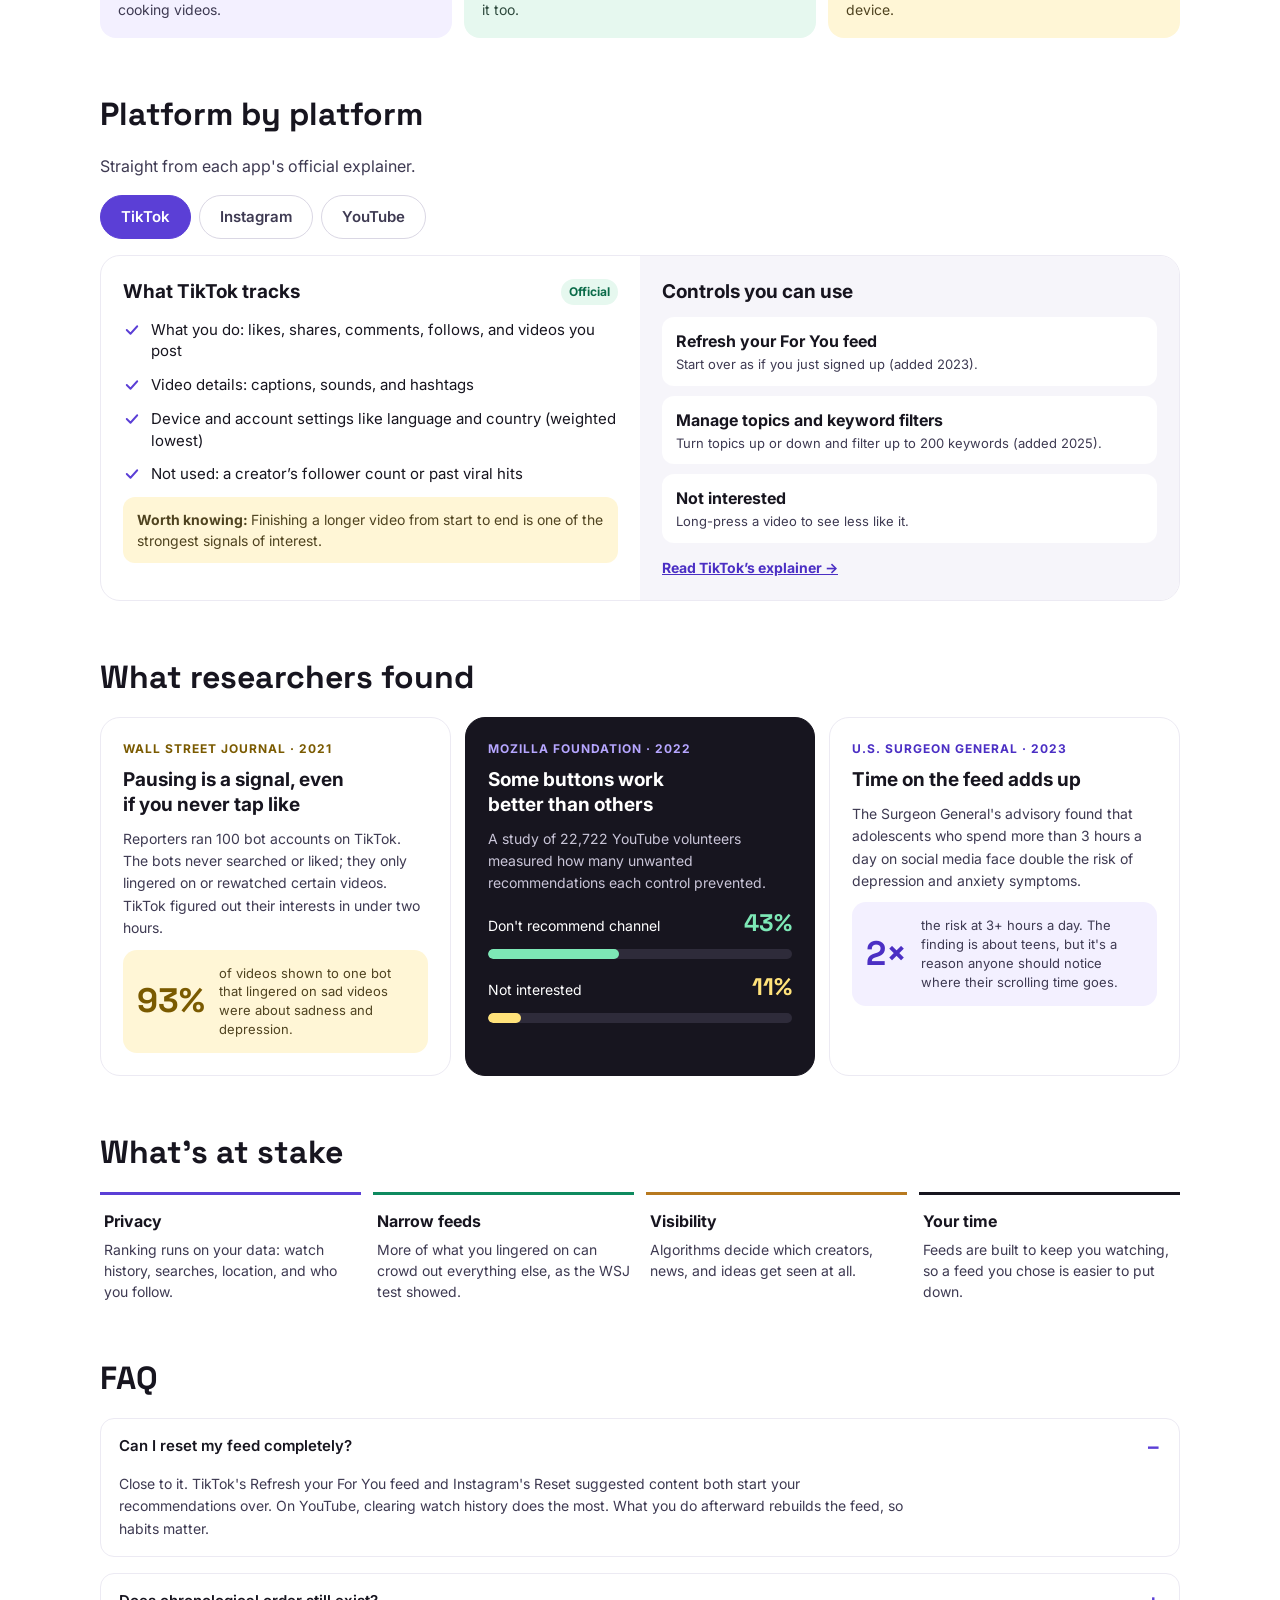
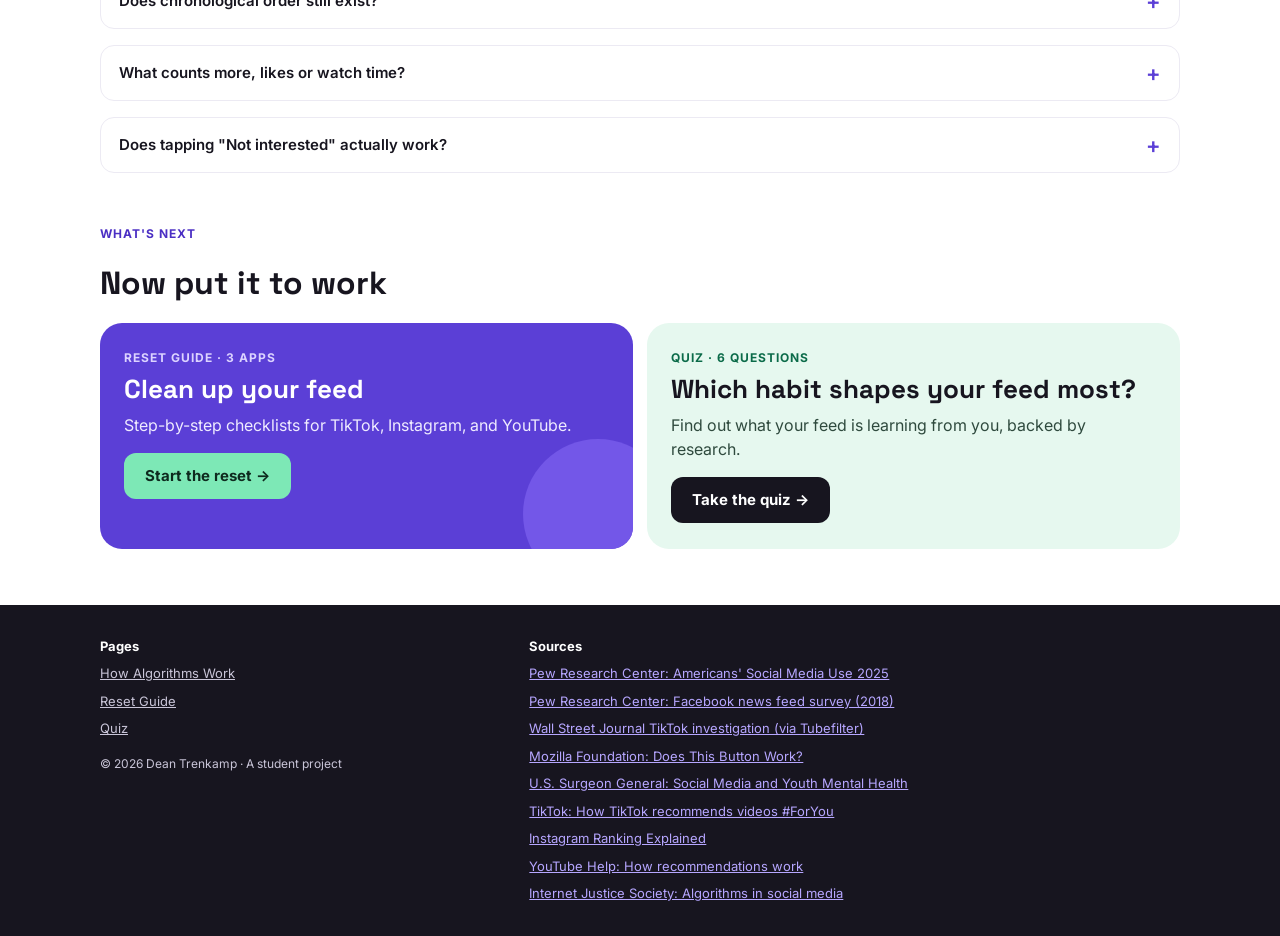
==== commit 7b7af572: "Add files via upload" ====
--- a/index.html
+++ b/index.html
@@ -5,6 +5,7 @@
 <meta name="viewport" content="width=device-width, initial-scale=1, viewport-fit=cover">
 <title>Fixing Your Feed</title>
 <meta name="claude:viewport-fit-sides" content="cover">
+<meta name="author" content="Dean Trenkamp">
 <meta name="description" content="Learn how TikTok, Instagram, and YouTube algorithms decide what you see, then reset your feed on purpose.">
 <link rel="preconnect" href="https://fonts.googleapis.com">
 <link rel="preconnect" href="https://fonts.gstatic.com" crossorigin>
@@ -15,7 +16,6 @@
 
 <header class="site-header">
   <div class="wrap topbar">
-    <a class="brand" href="index.html">Fixing Your Feed</a>
     <nav class="nav" aria-label="Main">
       <a href="index.html" aria-current="page">How Algorithms Work</a>
       <a href="reset.html">Reset Guide</a>
@@ -25,6 +25,7 @@
   <div class="wrap hero">
     <h1>Fixing Your Feed</h1>
     <p>Understand your algorithm. Reset your feed on purpose.</p>
+    <span class="byline">By Dean Trenkamp</span>
   </div>
 </header>
 
@@ -157,11 +158,11 @@
 <footer class="site-footer">
   <div class="wrap">
     <div class="col">
-      <b class="fbrand">Fixing Your Feed</b>
+      <b>Pages</b>
       <a href="index.html">How Algorithms Work</a>
       <a href="reset.html">Reset Guide</a>
       <a href="quiz.html">Quiz</a>
-      <span style="margin-top: 8px; font-size: 12px">© 2026 Fixing Your Feed · A student project</span>
+      <span style="margin-top: 8px; font-size: 12px">© 2026 Dean Trenkamp · A student project</span>
     </div>
     <div class="col">
       <b>Sources</b>
--- a/styles.css
+++ b/styles.css
@@ -55,7 +55,11 @@
 .nav a[aria-current="page"] { font-weight: 700; text-decoration: underline; text-decoration-color: var(--mint); text-decoration-thickness: 3px; text-underline-offset: 8px; }
 .hero { position: relative; z-index: 1; display: flex; flex-direction: column; gap: 12px; padding-block: 36px 48px; }
 .hero h1 { font-size: clamp(40px, 7.5vw, 84px); line-height: 0.98; letter-spacing: -1.5px; max-width: 820px; }
-.hero.small h1 { font-size: clamp(34px, 5.6vw, 60px); letter-spacing: -1px; }
+.hero.compact h1 { font-size: clamp(34px, 5.6vw, 60px); letter-spacing: -1px; }
+.hero h1 { color: var(--white); }
+.byline { font-size: 15px; font-weight: 600; color: var(--white); display: flex; align-items: center; gap: 10px; margin-top: 4px; }
+.byline::before { content: ""; width: 28px; height: 3px; border-radius: 2px; background: var(--mint); }
+.topbar .nav:only-child { margin-left: auto; margin-right: -12px; }
 .hero p { font-size: clamp(16px, 2vw, 20px); color: #EFEBFF; max-width: 600px; }
 .eyebrow { font-size: 12px; font-weight: 700; letter-spacing: 1px; text-transform: uppercase; }
 .hero .eyebrow { color: #DCD3FF; }
